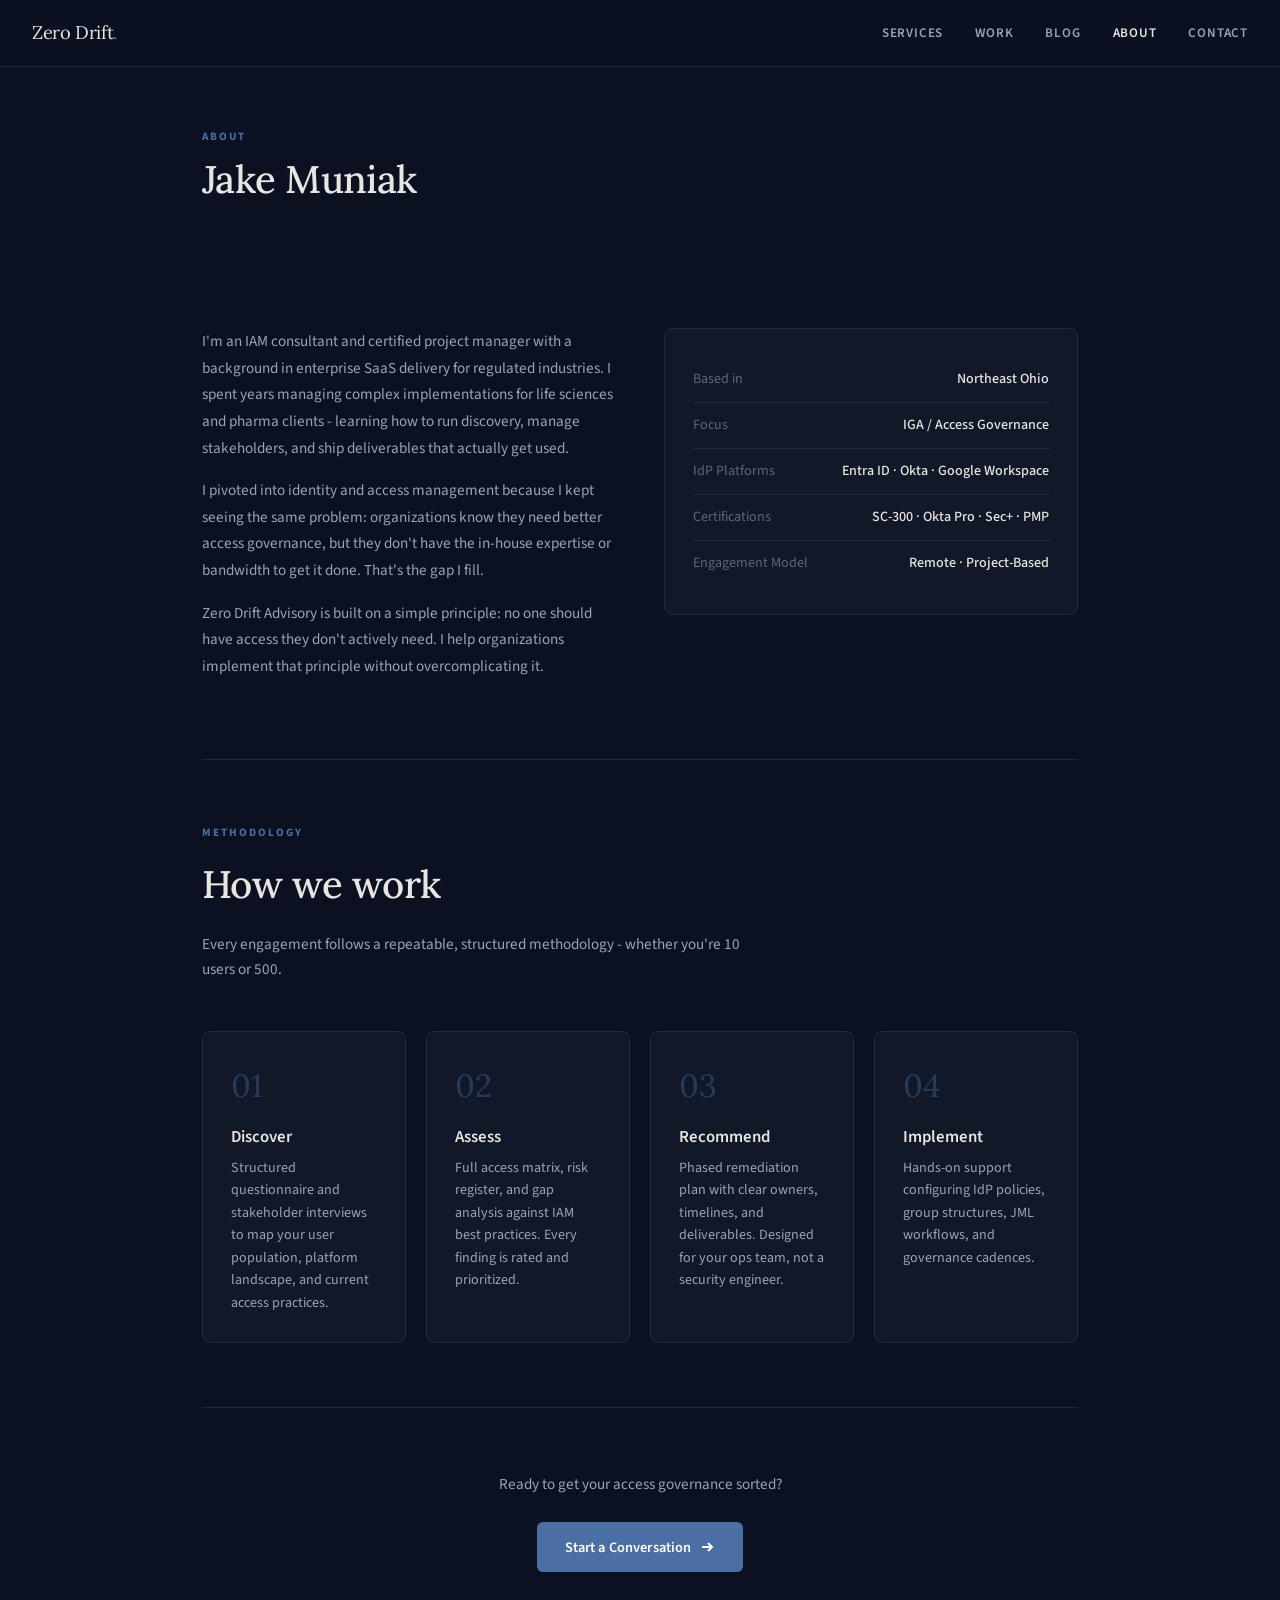
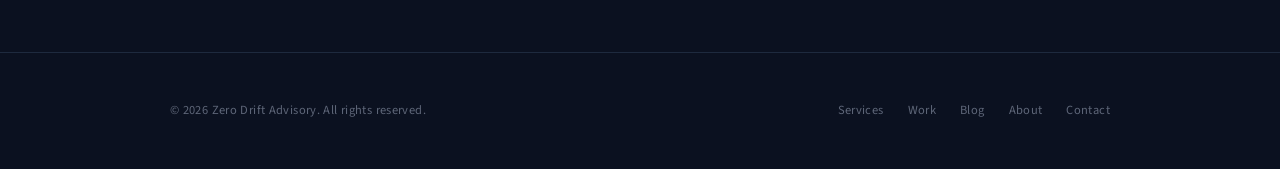
==== about.html @ 2d14dca2 "Add files via upload" ====
<!DOCTYPE html>
<html lang="en">
<head>
<meta charset="UTF-8">
<meta name="viewport" content="width=device-width, initial-scale=1.0">
<title>About Jake Muniak - IAM Consultant &amp; Project Manager | Zero Drift Advisory</title>
<meta name="description" content="Jake Muniak is a certified IAM consultant and PMP with experience in enterprise SaaS delivery for life sciences and pharma. Specializing in identity governance, access reviews, and IdP configuration.">
<meta name="keywords" content="Jake Muniak, IAM consultant, identity governance consultant, PMP certified, SC-300, Okta Professional, CompTIA Security+, access management expert, cybersecurity consultant">
<link rel="canonical" href="https://zerodriftadvisory.com/about.html">
<meta name="robots" content="index, follow">

<!-- Open Graph -->
<meta property="og:title" content="About Jake Muniak - IAM Consultant | Zero Drift Advisory">
<meta property="og:description" content="Certified IAM consultant and project manager specializing in identity governance for regulated industries.">
<meta property="og:type" content="profile">
<meta property="og:url" content="https://zerodriftadvisory.com/about.html">
<meta property="og:site_name" content="Zero Drift Advisory">

<!-- Schema.org -->
<script type="application/ld+json">
{
  "@context": "https://schema.org",
  "@type": "Person",
  "name": "Jake Muniak",
  "jobTitle": "IAM Consultant",
  "description": "Certified project manager and IAM consultant specializing in identity governance, access reviews, and IdP configuration for regulated industries.",
  "url": "https://zerodriftadvisory.com/about.html",
  "worksFor": {
    "@type": "ProfessionalService",
    "name": "Zero Drift Advisory",
    "url": "https://zerodriftadvisory.com"
  },
  "knowsAbout": ["Identity and Access Management", "Identity Governance", "Okta", "Microsoft Entra ID", "Google Workspace", "Project Management", "JML Lifecycle"],
  "hasCredential": [
    {"@type": "EducationalOccupationalCredential", "credentialCategory": "certification", "name": "SC-300 - Microsoft Identity and Access Administrator"},
    {"@type": "EducationalOccupationalCredential", "credentialCategory": "certification", "name": "Okta Certified Professional"},
    {"@type": "EducationalOccupationalCredential", "credentialCategory": "certification", "name": "CompTIA Security+"},
    {"@type": "EducationalOccupationalCredential", "credentialCategory": "certification", "name": "Project Management Professional (PMP)"}
  ]
}
</script>

<link rel="preconnect" href="https://fonts.googleapis.com">
<link rel="preconnect" href="https://fonts.gstatic.com" crossorigin>
<link href="https://fonts.googleapis.com/css2?family=Lora:ital,wght@0,400;0,500;0,600;1,400;1,500&family=Source+Sans+3:wght@400;500;600;700&display=swap" rel="stylesheet">
<link rel="stylesheet" href="styles.css">
</head>
<body>

<!-- NAV -->
<nav aria-label="Primary navigation">
  <a href="index.html" class="nav-logo">Zero Drift<span>.</span></a>
  <button class="nav-toggle" aria-label="Toggle navigation" aria-expanded="false">
    <span></span><span></span><span></span>
  </button>
  <div class="nav-links">
    <a href="services.html">Services</a>
    <a href="case-studies.html">Work</a>
    <a href="blog.html">Blog</a>
    <a href="about.html" class="active">About</a>
    <a href="contact.html">Contact</a>
  </div>
</nav>

<div class="page">
  <!-- HEADER -->
  <div class="page-header">
    <div class="section-label">About</div>
    <h1 class="section-title">Jake Muniak</h1>
  </div>

  <!-- BIO + DETAILS -->
  <div class="page-section">
    <div class="about-content">
      <div class="about-text">
        <p>I'm an IAM consultant and certified project manager with a background in enterprise SaaS delivery for regulated industries. I spent years managing complex implementations for life sciences and pharma clients - learning how to run discovery, manage stakeholders, and ship deliverables that actually get used.</p>
        <p>I pivoted into identity and access management because I kept seeing the same problem: organizations know they need better access governance, but they don't have the in-house expertise or bandwidth to get it done. That's the gap I fill.</p>
        <p>Zero Drift Advisory is built on a simple principle: no one should have access they don't actively need. I help organizations implement that principle without overcomplicating it.</p>
      </div>
      <div class="about-details">
        <div class="about-detail-row">
          <span class="label">Based in</span>
          <span class="value">Northeast Ohio</span>
        </div>
        <div class="about-detail-row">
          <span class="label">Focus</span>
          <span class="value">IGA / Access Governance</span>
        </div>
        <div class="about-detail-row">
          <span class="label">IdP Platforms</span>
          <span class="value">Entra ID · Okta · Google Workspace</span>
        </div>
        <div class="about-detail-row">
          <span class="label">Certifications</span>
          <span class="value">SC-300 · Okta Pro · Sec+ · PMP</span>
        </div>
        <div class="about-detail-row">
          <span class="label">Engagement Model</span>
          <span class="value">Remote · Project-Based</span>
        </div>
      </div>
    </div>
  </div>

  <!-- APPROACH -->
  <div class="page-section">
    <div class="section-label">Methodology</div>
    <h2 class="section-title">How we work</h2>
    <p class="section-desc">Every engagement follows a repeatable, structured methodology - whether you're 10 users or 500.</p>

    <div class="approach-steps">
      <div class="approach-step animate-in">
        <h3>Discover</h3>
        <p>Structured questionnaire and stakeholder interviews to map your user population, platform landscape, and current access practices.</p>
      </div>
      <div class="approach-step animate-in">
        <h3>Assess</h3>
        <p>Full access matrix, risk register, and gap analysis against IAM best practices. Every finding is rated and prioritized.</p>
      </div>
      <div class="approach-step animate-in">
        <h3>Recommend</h3>
        <p>Phased remediation plan with clear owners, timelines, and deliverables. Designed for your ops team, not a security engineer.</p>
      </div>
      <div class="approach-step animate-in">
        <h3>Implement</h3>
        <p>Hands-on support configuring IdP policies, group structures, JML workflows, and governance cadences.</p>
      </div>
    </div>
  </div>

  <!-- CTA -->
  <div class="page-section cta-section">
    <p>Ready to get your access governance sorted?</p>
    <a href="contact.html" class="btn-primary">
      Start a Conversation
      <svg viewBox="0 0 16 16" fill="none" stroke="currentColor" stroke-width="2"><path d="M3 8h10M9 4l4 4-4 4"/></svg>
    </a>
  </div>
</div>

<!-- FOOTER -->
<footer>
  <div class="footer-inner">
    <span>&copy; 2026 Zero Drift Advisory. All rights reserved.</span>
    <div class="footer-links">
      <a href="services.html">Services</a>
      <a href="case-studies.html">Work</a>
      <a href="blog.html">Blog</a>
      <a href="about.html">About</a>
      <a href="contact.html">Contact</a>
    </div>
  </div>
</footer>

<script src="main.js"></script>
</body>
</html>
---- styles.css ----
/* ═══════════════════════════════════════════════════════════════
   ZERO DRIFT ADVISORY - BASE STYLES
   
   Color Psychology:
   - Deep navy (#0B1120) = authority, stability, trust
   - Slate blue (#4A6FA5) = professionalism, reliability  
   - Warm white (#F0EDE6) = approachability, clarity
   - Muted gold (#C9A96E) = quality, expertise (used sparingly)
   
   Font Psychology:
   - Lora (serif heading) = credibility, tradition, authority
   - Source Sans 3 (body) = clarity, modernity, accessibility
   ═══════════════════════════════════════════════════════════════ */

:root {
  /* Background colors */
  --bg:              #0B1120;
  --bg-card:         #111827;
  --bg-card-hover:   #1A2337;
  --bg-surface:      #0E1526;

  /* Accent / brand colors */
  --accent:          #4A6FA5;
  --accent-dim:      rgba(74,111,165,0.12);
  --accent-glow:     rgba(74,111,165,0.25);
  --accent-warm:     #C9A96E;
  --accent-warm-dim: rgba(201,169,110,0.10);

  /* Text colors */
  --text:            #E8E6E1;
  --text-muted:      #9CA3B4;
  --text-dim:        #5E6678;

  /* Borders */
  --border:          #1E2A3E;
  --border-light:    #2A3650;

  /* Status colors */
  --success:         #5B9E7A;
  --warning:         #D4A94C;
  --danger:          #C06060;

  /* Fonts */
  --font-heading:    'Lora', serif;
  --font-body:       'Source Sans 3', sans-serif;

  /* Typography */
  --h1-size:         clamp(2.6rem, 5.5vw, 4rem);
  --h2-size:         clamp(1.7rem, 3.5vw, 2.4rem);
  --h3-size:         1.05rem;
  --h3-contact-size: 1.5rem;
  --body-size:       0.95rem;
  --body-large:      1.1rem;
  --body-small:      0.88rem;
  --nav-size:        0.82rem;
  --label-size:      0.7rem;
  --button-size:     0.9rem;
  --tag-size:        0.72rem;
  --logo-size:       1.15rem;
  --stat-size:       1.5rem;
  --case-org-size:   1.25rem;
  --step-number-size: 2rem;

  /* Layout */
  --max-width:       940px;
  --card-radius:     8px;
  --button-radius:   6px;
  --card-padding:    1.75rem;
}


/* ── RESET ── */
*, *::before, *::after { margin: 0; padding: 0; box-sizing: border-box; }
html { scroll-behavior: smooth; }

body {
  font-family: var(--font-body);
  background: var(--bg);
  color: var(--text);
  line-height: 1.6;
  font-size: var(--body-size);
  -webkit-font-smoothing: antialiased;
  -moz-osx-font-smoothing: grayscale;
}


/* ── HEADINGS ── */
h1 {
  font-family: var(--font-heading);
  font-size: var(--h1-size);
  line-height: 1.1;
  letter-spacing: -0.02em;
  font-weight: 500;
  color: var(--text);
}

h2, .section-title {
  font-family: var(--font-heading);
  font-size: var(--h2-size);
  letter-spacing: -0.015em;
  font-weight: 500;
  color: var(--text);
}

h3 {
  font-size: var(--h3-size);
  font-weight: 600;
  color: var(--text);
}

p {
  font-size: var(--body-size);
  color: var(--text-muted);
  line-height: 1.7;
}


/* ── LINKS ── */
a { color: var(--accent); text-decoration: none; transition: color 0.2s; }
a:hover { color: var(--text); }


/* ── ANIMATIONS ── */
@keyframes fadeUp {
  from { opacity: 0; transform: translateY(24px); }
  to   { opacity: 1; transform: translateY(0); }
}
.animate-in {
  opacity: 0;
  animation: fadeUp 0.6s ease-out forwards;
}
.animate-in:nth-child(1) { animation-delay: 0s; }
.animate-in:nth-child(2) { animation-delay: 0.08s; }
.animate-in:nth-child(3) { animation-delay: 0.16s; }
.animate-in:nth-child(4) { animation-delay: 0.24s; }
.animate-in:nth-child(5) { animation-delay: 0.32s; }
.animate-in:nth-child(6) { animation-delay: 0.4s; }
.animate-in:nth-child(7) { animation-delay: 0.48s; }
.animate-in:nth-child(8) { animation-delay: 0.56s; }
/* ═══════════════════════════════════════════════════════════════
   LAYOUT - Nav, Footer, Page Wrapper, Hero, Sections
   ═══════════════════════════════════════════════════════════════ */


/* ── BUTTONS ── */
.btn-primary {
  display: inline-flex;
  align-items: center;
  gap: 0.5rem;
  padding: 0.85rem 1.75rem;
  background: var(--accent);
  color: #fff;
  font-family: var(--font-body);
  font-weight: 600;
  font-size: var(--button-size);
  border: none;
  border-radius: var(--button-radius);
  text-decoration: none;
  cursor: pointer;
  transition: transform 0.15s, box-shadow 0.15s, background 0.2s;
  width: fit-content;
  letter-spacing: 0.01em;
}
.btn-primary:hover {
  transform: translateY(-1px);
  box-shadow: 0 8px 30px var(--accent-glow);
  color: #fff;
  background: #5680B8;
}
.btn-primary svg { width: 16px; height: 16px; }

.btn-secondary {
  display: inline-flex;
  align-items: center;
  gap: 0.5rem;
  padding: 0.75rem 1.5rem;
  background: transparent;
  color: var(--accent);
  font-family: var(--font-body);
  font-weight: 600;
  font-size: var(--body-small);
  border: 1px solid var(--accent);
  border-radius: var(--button-radius);
  text-decoration: none;
  cursor: pointer;
  transition: background 0.2s, color 0.2s;
}
.btn-secondary:hover {
  background: var(--accent-dim);
  color: var(--text);
}


/* ── NAV ── */
nav {
  position: fixed;
  top: 0; left: 0; right: 0;
  z-index: 100;
  padding: 1.15rem 2rem;
  background: rgba(11,17,32,0.88);
  backdrop-filter: blur(20px);
  -webkit-backdrop-filter: blur(20px);
  border-bottom: 1px solid var(--border);
  display: flex;
  justify-content: space-between;
  align-items: center;
}

.nav-logo {
  font-family: var(--font-heading);
  font-size: var(--logo-size);
  color: var(--text);
  letter-spacing: -0.02em;
  text-decoration: none;
}
.nav-logo span { color: var(--accent); }

.nav-links {
  display: flex;
  gap: 2rem;
  align-items: center;
}
.nav-links a {
  color: var(--text-muted);
  text-decoration: none;
  font-size: var(--nav-size);
  font-weight: 600;
  letter-spacing: 0.06em;
  text-transform: uppercase;
  transition: color 0.2s;
}
.nav-links a:hover,
.nav-links a.active { color: var(--text); }

/* Mobile nav toggle */
.nav-toggle {
  display: none;
  background: none;
  border: none;
  cursor: pointer;
  padding: 0.5rem;
  color: var(--text);
}
.nav-toggle span {
  display: block;
  width: 22px;
  height: 2px;
  background: var(--text);
  margin: 5px 0;
  transition: transform 0.3s, opacity 0.3s;
  border-radius: 2px;
}
.nav-toggle.open span:nth-child(1) { transform: rotate(45deg) translate(5px, 5px); }
.nav-toggle.open span:nth-child(2) { opacity: 0; }
.nav-toggle.open span:nth-child(3) { transform: rotate(-45deg) translate(5px, -5px); }


/* ── PAGE WRAPPER ── */
.page {
  max-width: var(--max-width);
  margin: 0 auto;
  padding: 0 2rem;
}


/* ── HERO ── */
.hero {
  min-height: 100vh;
  display: flex;
  flex-direction: column;
  justify-content: center;
  padding-top: 6rem;
  padding-bottom: 4rem;
  position: relative;
}
.hero::before {
  content: '';
  position: absolute;
  top: 10%;
  left: -15%;
  width: 500px;
  height: 500px;
  background: radial-gradient(circle, rgba(74,111,165,0.06) 0%, transparent 70%);
  pointer-events: none;
}
.hero-tag {
  font-size: var(--label-size);
  font-weight: 700;
  letter-spacing: 0.15em;
  text-transform: uppercase;
  color: var(--accent);
  margin-bottom: 1.5rem;
  display: flex;
  align-items: center;
  gap: 0.75rem;
}
.hero-tag::before {
  content: '';
  width: 32px;
  height: 1px;
  background: var(--accent);
}
.hero h1 { margin-bottom: 1.5rem; }
.hero h1 em {
  font-style: italic;
  color: var(--accent);
}
.hero-sub {
  font-size: var(--body-large);
  color: var(--text-muted);
  max-width: 560px;
  line-height: 1.7;
  margin-bottom: 2.5rem;
}
.hero-certs {
  display: flex;
  flex-wrap: wrap;
  gap: 0.6rem;
  margin-bottom: 2rem;
}
.cert-badge {
  font-size: var(--label-size);
  font-weight: 700;
  letter-spacing: 0.08em;
  padding: 0.4rem 0.85rem;
  border: 1px solid var(--border);
  border-radius: 4px;
  color: var(--text-muted);
  background: var(--bg-card);
}

.hero-tag,
.hero h1,
.hero-sub,
.hero-certs,
.hero .btn-primary {
  animation: fadeUp 0.6s ease-out both;
}
.hero h1      { animation-delay: 0.1s; }
.hero-sub     { animation-delay: 0.2s; }
.hero-certs   { animation-delay: 0.3s; }
.hero .btn-primary { animation-delay: 0.4s; }


/* ── SECTIONS (used on inner pages) ── */
.page-header {
  padding-top: 8rem;
  padding-bottom: 3rem;
}
.section-label {
  font-size: var(--label-size);
  font-weight: 700;
  letter-spacing: 0.18em;
  text-transform: uppercase;
  color: var(--accent);
  margin-bottom: 0.75rem;
}
.section-title { margin-bottom: 1rem; }
.section-desc {
  color: var(--text-muted);
  max-width: 560px;
  margin-bottom: 3rem;
  line-height: 1.7;
}

.page-section {
  padding: 4rem 0;
}
.page-section + .page-section {
  border-top: 1px solid var(--border);
}


/* ── DIVIDER ── */
.divider {
  max-width: var(--max-width);
  margin: 0 auto;
  height: 1px;
  background: var(--border);
}


/* ── FOOTER ── */
footer {
  text-align: center;
  padding: 3rem 2rem;
  border-top: 1px solid var(--border);
  color: var(--text-dim);
  font-size: 0.78rem;
  letter-spacing: 0.03em;
}
footer .footer-inner {
  max-width: var(--max-width);
  margin: 0 auto;
  display: flex;
  justify-content: space-between;
  align-items: center;
}
footer .footer-links {
  display: flex;
  gap: 1.5rem;
}
footer .footer-links a {
  color: var(--text-dim);
  font-size: 0.78rem;
  text-decoration: none;
  transition: color 0.2s;
}
footer .footer-links a:hover { color: var(--text-muted); }
/* ═══════════════════════════════════════════════════════════════
   COMPONENTS - Services, Cases, Approach, About, Contact, Blog
   ═══════════════════════════════════════════════════════════════ */


/* ── SERVICES GRID ── */
.services-grid {
  display: grid;
  grid-template-columns: repeat(2, 1fr);
  gap: 1.25rem;
}
.service-card {
  background: var(--bg-card);
  border: 1px solid var(--border);
  border-radius: var(--card-radius);
  padding: var(--card-padding);
  transition: border-color 0.25s, background 0.25s, transform 0.2s;
}
.service-card:hover {
  border-color: var(--accent);
  background: var(--bg-card-hover);
  transform: translateY(-2px);
}
.service-icon {
  width: 40px;
  height: 40px;
  background: var(--accent-dim);
  border-radius: var(--card-radius);
  display: flex;
  align-items: center;
  justify-content: center;
  margin-bottom: 1rem;
  color: var(--accent);
  font-size: 1.1rem;
}
.service-card h3 { margin-bottom: 0.5rem; }
.service-card p {
  font-size: var(--body-small);
  line-height: 1.65;
}


/* ── CASE STUDIES GRID ── */
.cases-grid {
  display: grid;
  grid-template-columns: repeat(2, 1fr);
  gap: 1.5rem;
}
.case-card {
  background: var(--bg-card);
  border: 1px solid var(--border);
  border-radius: var(--card-radius);
  overflow: hidden;
  transition: border-color 0.25s, transform 0.25s;
  text-decoration: none;
  color: inherit;
  display: flex;
  flex-direction: column;
}
.case-card:hover {
  border-color: var(--accent);
  transform: translateY(-3px);
  color: inherit;
}
.case-card-image {
  width: 100%;
  height: 200px;
  background: var(--bg-surface);
  display: flex;
  align-items: center;
  justify-content: center;
  border-bottom: 1px solid var(--border);
  overflow: hidden;
}
.case-card-image img {
  width: 300px;
  height: 200px;
  object-fit: contain;
  opacity: 0.7;
}
.case-card-image .placeholder-logo {
  width: 120px;
  height: 120px;
  border-radius: 12px;
  background: linear-gradient(135deg, var(--accent-dim) 0%, rgba(74,111,165,0.06) 100%);
  border: 1px solid var(--border-light);
  display: flex;
  align-items: center;
  justify-content: center;
  color: var(--text-dim);
  font-size: var(--label-size);
  font-weight: 600;
  letter-spacing: 0.08em;
  text-transform: uppercase;
}
.case-card-body {
  padding: 1.5rem;
  flex: 1;
  display: flex;
  flex-direction: column;
}
.case-card-type {
  font-size: var(--label-size);
  font-weight: 700;
  letter-spacing: 0.1em;
  text-transform: uppercase;
  color: var(--accent);
  margin-bottom: 0.5rem;
}
.case-card-org {
  font-family: var(--font-heading);
  font-size: var(--case-org-size);
  letter-spacing: -0.01em;
  margin-bottom: 0.6rem;
  color: var(--text);
  font-weight: 500;
}
.case-card-desc {
  color: var(--text-muted);
  font-size: var(--body-small);
  line-height: 1.6;
  margin-bottom: 1rem;
  flex: 1;
}
.case-card-stats {
  display: flex;
  flex-wrap: wrap;
  gap: 1.25rem;
  padding-top: 1rem;
  border-top: 1px solid var(--border);
}
.case-stat-value {
  font-size: 1.15rem;
  font-weight: 700;
  color: var(--text);
  line-height: 1;
}
.case-stat-label {
  font-size: var(--tag-size);
  color: var(--text-dim);
  text-transform: uppercase;
  letter-spacing: 0.06em;
  margin-top: 0.2rem;
}
.case-card-tags {
  display: flex;
  flex-wrap: wrap;
  gap: 0.35rem;
  margin-top: 0.75rem;
}
.deliverable-tag {
  font-size: var(--tag-size);
  font-weight: 500;
  padding: 0.25rem 0.55rem;
  background: rgba(91,158,122,0.08);
  color: var(--success);
  border-radius: 4px;
  letter-spacing: 0.02em;
}

/* In-progress card */
.case-card.in-progress {
  border-style: dashed;
  opacity: 0.55;
}
.case-card.in-progress:hover {
  transform: none;
  border-color: var(--border);
}


/* ── APPROACH STEPS ── */
.approach-steps {
  display: grid;
  grid-template-columns: repeat(4, 1fr);
  gap: 1.25rem;
  counter-reset: step;
}
.approach-step {
  position: relative;
  padding: var(--card-padding);
  background: var(--bg-card);
  border: 1px solid var(--border);
  border-radius: var(--card-radius);
  counter-increment: step;
  transition: border-color 0.25s;
}
.approach-step:hover { border-color: var(--accent); }
.approach-step::before {
  content: counter(step, decimal-leading-zero);
  font-family: var(--font-heading);
  font-size: var(--step-number-size);
  color: var(--accent);
  opacity: 0.4;
  display: block;
  margin-bottom: 0.75rem;
}
.approach-step h3 {
  font-size: var(--h3-size);
  margin-bottom: 0.4rem;
}
.approach-step p {
  font-size: var(--body-small);
  line-height: 1.6;
}


/* ── ABOUT ── */
.about-content {
  display: grid;
  grid-template-columns: 1fr 1fr;
  gap: 3rem;
  align-items: start;
}
.about-text p {
  line-height: 1.75;
  margin-bottom: 1rem;
}
.about-details {
  background: var(--bg-card);
  border: 1px solid var(--border);
  border-radius: var(--card-radius);
  padding: var(--card-padding);
}
.about-detail-row {
  display: flex;
  justify-content: space-between;
  padding: 0.7rem 0;
  border-bottom: 1px solid var(--border);
  font-size: var(--body-small);
}
.about-detail-row:last-child { border-bottom: none; }
.about-detail-row .label { color: var(--text-dim); }
.about-detail-row .value { color: var(--text); font-weight: 500; }


/* ── CONTACT ── */
.contact-box {
  background: var(--bg-card);
  border: 1px solid var(--border);
  border-radius: var(--card-radius);
  padding: 3rem;
  text-align: center;
  max-width: 560px;
  margin: 0 auto;
}
.contact-box h3 {
  font-family: var(--font-heading);
  font-size: var(--h3-contact-size);
  margin-bottom: 0.75rem;
  font-weight: 500;
}
.contact-box p {
  margin-bottom: 1.5rem;
  font-size: var(--body-small);
}

/* ── CTA SECTIONS ── */
.cta-section {
  text-align: center;
  padding-bottom: 5rem;
}
.cta-section p {
  color: var(--text-muted);
  margin-bottom: 1.5rem;
}
.cta-section-tall {
  padding-bottom: 6rem;
}


/* ── BLOG ── */
.blog-grid {
  display: grid;
  grid-template-columns: 1fr;
  gap: 1.5rem;
}
.blog-card {
  background: var(--bg-card);
  border: 1px solid var(--border);
  border-radius: var(--card-radius);
  padding: var(--card-padding);
  transition: border-color 0.25s, background 0.25s, transform 0.2s;
  text-decoration: none;
  color: inherit;
  display: block;
}
.blog-card:hover {
  border-color: var(--accent);
  background: var(--bg-card-hover);
  transform: translateY(-2px);
  color: inherit;
}
.blog-card-meta {
  display: flex;
  align-items: center;
  gap: 1rem;
  margin-bottom: 0.75rem;
}
.blog-card-date {
  font-size: var(--label-size);
  font-weight: 600;
  letter-spacing: 0.06em;
  text-transform: uppercase;
  color: var(--text-dim);
}
.blog-card-category {
  font-size: var(--tag-size);
  font-weight: 600;
  padding: 0.2rem 0.5rem;
  background: var(--accent-dim);
  color: var(--accent);
  border-radius: 3px;
  letter-spacing: 0.04em;
  text-transform: uppercase;
}
.blog-card h3 {
  font-family: var(--font-heading);
  font-size: 1.2rem;
  font-weight: 500;
  margin-bottom: 0.5rem;
  color: var(--text);
  line-height: 1.35;
}
.blog-card p {
  font-size: var(--body-small);
  line-height: 1.65;
  color: var(--text-muted);
}
.blog-card-tags {
  display: flex;
  flex-wrap: wrap;
  gap: 0.35rem;
  margin-top: 0.75rem;
}
.blog-tag {
  font-size: var(--tag-size);
  font-weight: 500;
  padding: 0.2rem 0.5rem;
  border: 1px solid var(--border);
  border-radius: 3px;
  color: var(--text-dim);
  letter-spacing: 0.02em;
}
.blog-card-read {
  display: inline-flex;
  align-items: center;
  gap: 0.35rem;
  margin-top: 1rem;
  font-size: var(--body-small);
  font-weight: 600;
  color: var(--accent);
}
.blog-card-read svg { width: 14px; height: 14px; }

/* Blog featured card variant */
.blog-card.featured {
  border-color: var(--border-light);
  position: relative;
}
.blog-card.featured::before {
  content: 'FEATURED';
  position: absolute;
  top: var(--card-padding);
  right: var(--card-padding);
  font-size: var(--tag-size);
  font-weight: 700;
  letter-spacing: 0.1em;
  color: var(--accent-warm);
  background: var(--accent-warm-dim);
  padding: 0.2rem 0.55rem;
  border-radius: 3px;
}
/* ═══════════════════════════════════════════════════════════════
   RESPONSIVE BREAKPOINTS
   
   Targets:
   - 1200px+ : Desktop (default)
   - 769-1200px : Tablet landscape / small desktop
   - 481-768px : Tablet portrait
   - 320-480px : Mobile
   
   Coverage: ~98% of devices per StatCounter data
   ═══════════════════════════════════════════════════════════════ */

/* Tablet landscape / small desktop */
@media (max-width: 1024px) {
  .approach-steps {
    grid-template-columns: repeat(2, 1fr);
  }
}

/* Tablet portrait */
@media (max-width: 768px) {
  nav {
    padding: 1rem 1.25rem;
  }
  .nav-links {
    display: none;
    position: fixed;
    top: 0;
    left: 0;
    right: 0;
    bottom: 0;
    background: rgba(11,17,32,0.97);
    backdrop-filter: blur(24px);
    -webkit-backdrop-filter: blur(24px);
    flex-direction: column;
    justify-content: center;
    align-items: center;
    gap: 2rem;
    z-index: 99;
  }
  .nav-links.open { display: flex; }
  .nav-links a {
    font-size: 1.1rem;
    letter-spacing: 0.1em;
  }
  .nav-toggle { display: block; z-index: 101; }

  .hero { padding-top: 5rem; min-height: auto; padding-bottom: 3rem; }
  .page-header { padding-top: 6rem; padding-bottom: 2rem; }
  .page { padding: 0 1.25rem; }

  .services-grid { grid-template-columns: 1fr; }
  .cases-grid { grid-template-columns: 1fr; }
  .approach-steps { grid-template-columns: 1fr; }
  .about-content { grid-template-columns: 1fr; gap: 1.5rem; }

  .contact-box { padding: 2rem 1.5rem; }

  footer .footer-inner {
    flex-direction: column;
    gap: 1rem;
  }
}

/* Mobile */
@media (max-width: 480px) {
  :root {
    --h1-size: 2.2rem;
    --h2-size: 1.6rem;
    --card-padding: 1.25rem;
  }

  nav { padding: 0.85rem 1rem; }
  .hero { padding-top: 4.5rem; }
  .page-header { padding-top: 5rem; }
  .page { padding: 0 1rem; }

  .hero-certs { gap: 0.4rem; }
  .cert-badge { font-size: 0.62rem; padding: 0.3rem 0.6rem; }

  .case-card-image { height: 160px; }
  .case-card-body { padding: 1.25rem; }

  .page-section { padding: 3rem 0; }
}

/* Small mobile (iPhone SE, Galaxy S series) */
@media (max-width: 360px) {
  :root {
    --h1-size: 1.9rem;
    --h2-size: 1.45rem;
  }
  .page { padding: 0 0.85rem; }
  .btn-primary { padding: 0.75rem 1.25rem; font-size: 0.85rem; }
}

/* Landscape phone */
@media (max-height: 500px) and (orientation: landscape) {
  .hero { min-height: auto; padding-top: 5rem; padding-bottom: 2rem; }
}

/* High-DPI / retina - ensure crisp borders */
@media (-webkit-min-device-pixel-ratio: 2), (min-resolution: 192dpi) {
  .service-card,
  .case-card,
  .approach-step,
  .about-details,
  .contact-box,
  .blog-card {
    border-width: 0.5px;
  }
}

/* Prefers reduced motion */
@media (prefers-reduced-motion: reduce) {
  *, *::before, *::after {
    animation-duration: 0.01ms !important;
    transition-duration: 0.01ms !important;
  }
}
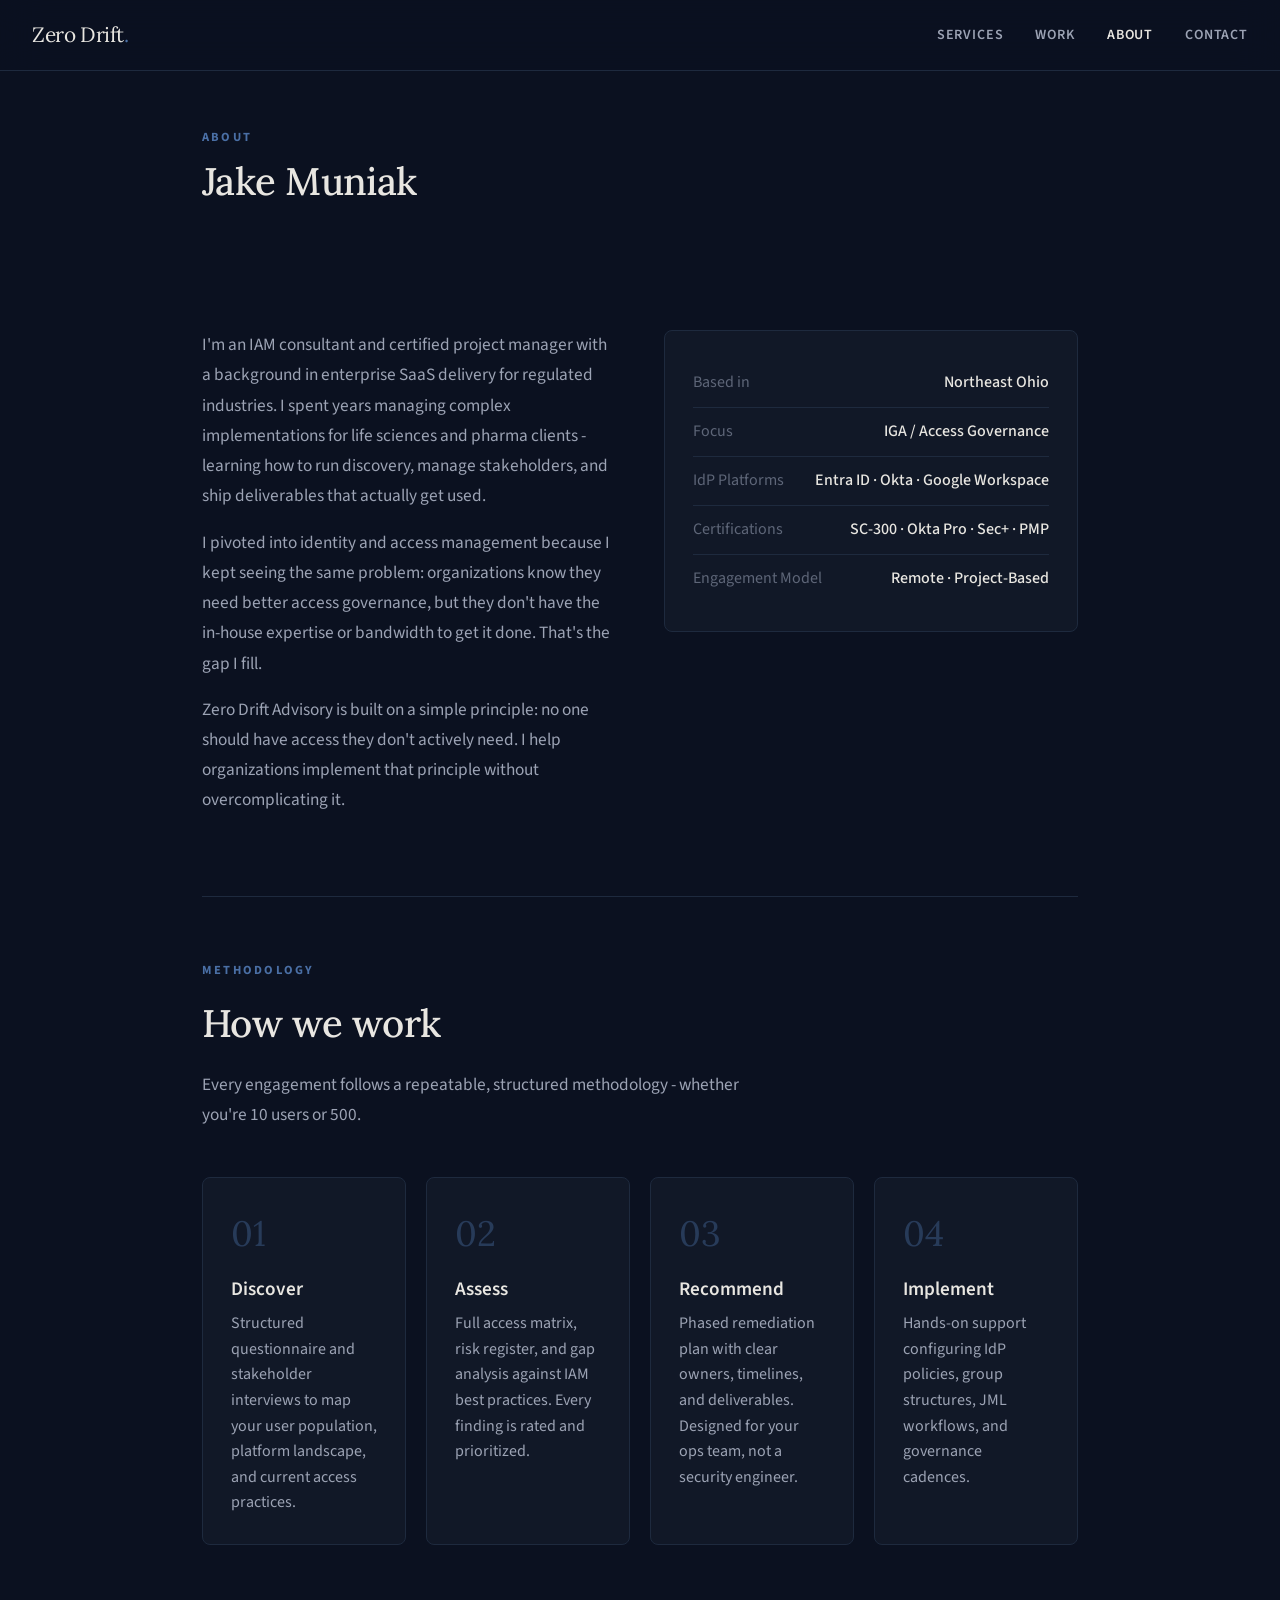
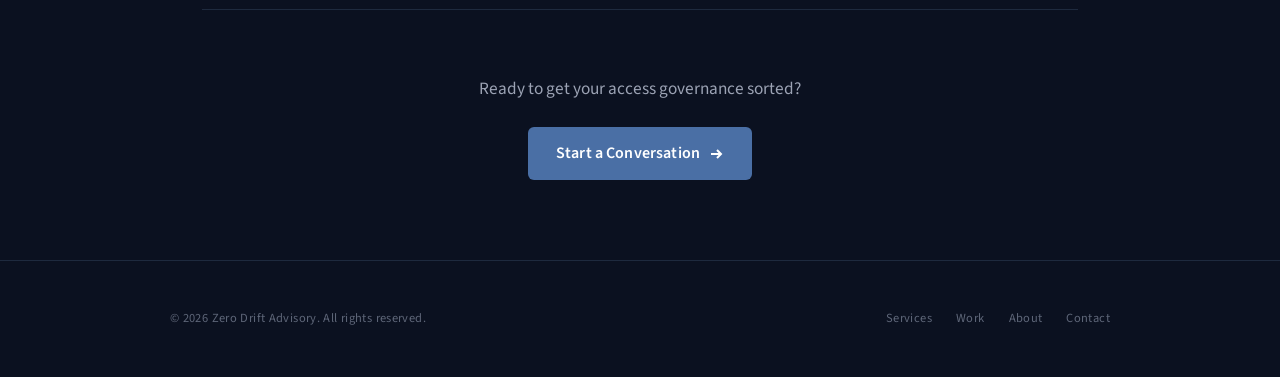
==== commit edd1c1e0: "Update about.html" ====
--- a/about.html
+++ b/about.html
@@ -56,7 +56,6 @@
   <div class="nav-links">
     <a href="services.html">Services</a>
     <a href="case-studies.html">Work</a>
-    <a href="blog.html">Blog</a>
     <a href="about.html" class="active">About</a>
     <a href="contact.html">Contact</a>
   </div>
@@ -145,7 +144,6 @@
     <div class="footer-links">
       <a href="services.html">Services</a>
       <a href="case-studies.html">Work</a>
-      <a href="blog.html">Blog</a>
       <a href="about.html">About</a>
       <a href="contact.html">Contact</a>
     </div>
--- a/styles.css
+++ b/styles.css
@@ -1,15 +1,15 @@
 /* ═══════════════════════════════════════════════════════════════
    ZERO DRIFT ADVISORY - BASE STYLES
    
-   Color Psychology:
-   - Deep navy (#0B1120) = authority, stability, trust
-   - Slate blue (#4A6FA5) = professionalism, reliability  
-   - Warm white (#F0EDE6) = approachability, clarity
-   - Muted gold (#C9A96E) = quality, expertise (used sparingly)
+   Palette:
+   - Deep navy (#0B1120) - base background
+   - Slate blue (#4A6FA5) - primary accent
+   - Warm white (#F0EDE6) - text
+   - Muted gold (#C9A96E) - reserved accent
    
-   Font Psychology:
-   - Lora (serif heading) = credibility, tradition, authority
-   - Source Sans 3 (body) = clarity, modernity, accessibility
+   Fonts:
+   - Lora (serif) - headings
+   - Source Sans 3 (sans) - body
    ═══════════════════════════════════════════════════════════════ */
 
 :root {
@@ -47,19 +47,19 @@
   /* Typography */
   --h1-size:         clamp(2.6rem, 5.5vw, 4rem);
   --h2-size:         clamp(1.7rem, 3.5vw, 2.4rem);
-  --h3-size:         1.05rem;
-  --h3-contact-size: 1.5rem;
-  --body-size:       0.95rem;
-  --body-large:      1.1rem;
-  --body-small:      0.88rem;
-  --nav-size:        0.82rem;
-  --label-size:      0.7rem;
-  --button-size:     0.9rem;
-  --tag-size:        0.72rem;
-  --logo-size:       1.15rem;
-  --stat-size:       1.5rem;
-  --case-org-size:   1.25rem;
-  --step-number-size: 2rem;
+  --h3-size:         1.2rem;
+  --h3-contact-size: 1.7rem;
+  --body-size:       1.08rem;
+  --body-large:      1.25rem;
+  --body-small:      1rem;
+  --nav-size:        0.88rem;
+  --label-size:      0.78rem;
+  --button-size:     1rem;
+  --tag-size:        0.8rem;
+  --logo-size:       1.3rem;
+  --stat-size:       1.65rem;
+  --case-org-size:   1.4rem;
+  --step-number-size: 2.2rem;
 
   /* Layout */
   --max-width:       940px;
@@ -300,6 +300,12 @@
   height: 1px;
   background: var(--accent);
 }
+.hero-tag::after {
+  content: '';
+  width: 32px;
+  height: 1px;
+  background: var(--accent);
+}
 .hero h1 { margin-bottom: 1.5rem; }
 .hero h1 em {
   font-style: italic;
@@ -482,10 +488,10 @@
   overflow: hidden;
 }
 .case-card-image img {
-  width: 300px;
-  height: 200px;
-  object-fit: contain;
-  opacity: 0.7;
+  width: 100%;
+  height: 100%;
+  object-fit: cover;
+  opacity: 1;
 }
 .case-card-image .placeholder-logo {
   width: 120px;
@@ -803,28 +809,26 @@
 @media (max-width: 768px) {
   nav {
     padding: 1rem 1.25rem;
+    position: sticky;
+    flex-wrap: wrap;
   }
   .nav-links {
     display: none;
-    position: fixed;
-    top: 0;
-    left: 0;
-    right: 0;
-    bottom: 0;
-    background: rgba(11,17,32,0.97);
-    backdrop-filter: blur(24px);
-    -webkit-backdrop-filter: blur(24px);
+    flex-basis: 100%;
     flex-direction: column;
-    justify-content: center;
-    align-items: center;
-    gap: 2rem;
-    z-index: 99;
+    gap: 0;
+    padding: 0.75rem 0 0.25rem;
+    border-top: 1px solid var(--border);
+    margin-top: 0.75rem;
   }
   .nav-links.open { display: flex; }
   .nav-links a {
-    font-size: 1.1rem;
-    letter-spacing: 0.1em;
+    font-size: 0.9rem;
+    letter-spacing: 0.08em;
+    padding: 0.65rem 0;
+    border-bottom: 1px solid var(--border);
   }
+  .nav-links a:last-child { border-bottom: none; }
   .nav-toggle { display: block; z-index: 101; }
 
   .hero { padding-top: 5rem; min-height: auto; padding-bottom: 3rem; }
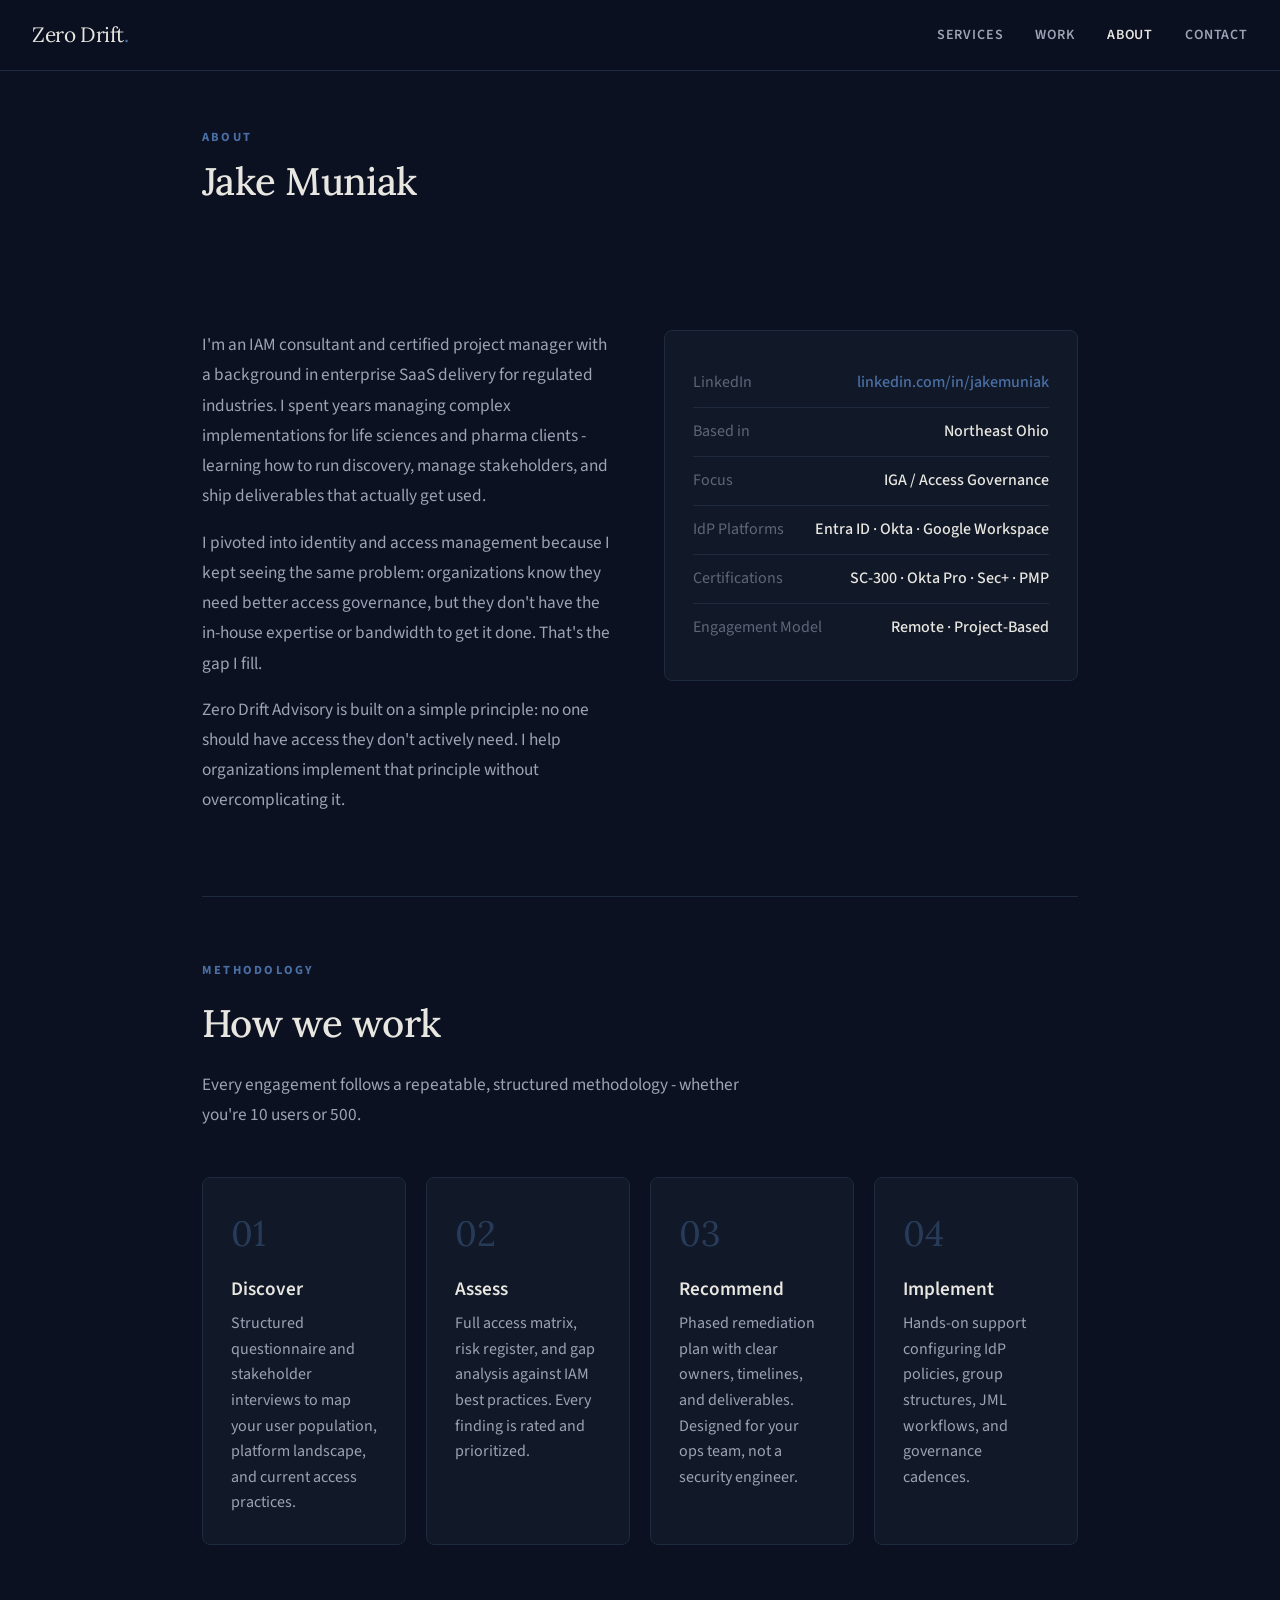
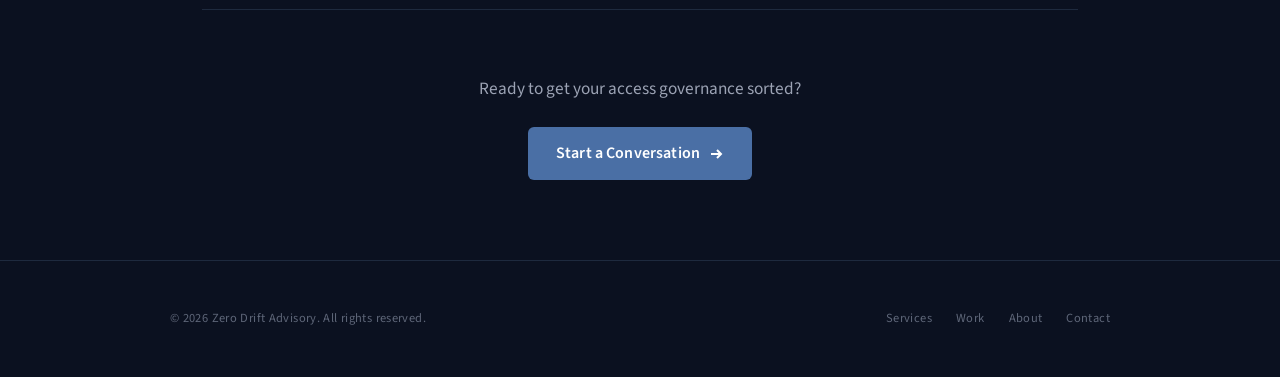
==== commit 63c78183: "Update about.html" ====
--- a/about.html
+++ b/about.html
@@ -78,6 +78,10 @@
       </div>
       <div class="about-details">
         <div class="about-detail-row">
+          <span class="label">LinkedIn</span>
+          <span class="value"><a href="https://www.linkedin.com/in/jakemuniak/">linkedin.com/in/jakemuniak</a></span>
+        </div>
+        <div class="about-detail-row">
           <span class="label">Based in</span>
           <span class="value">Northeast Ohio</span>
         </div>
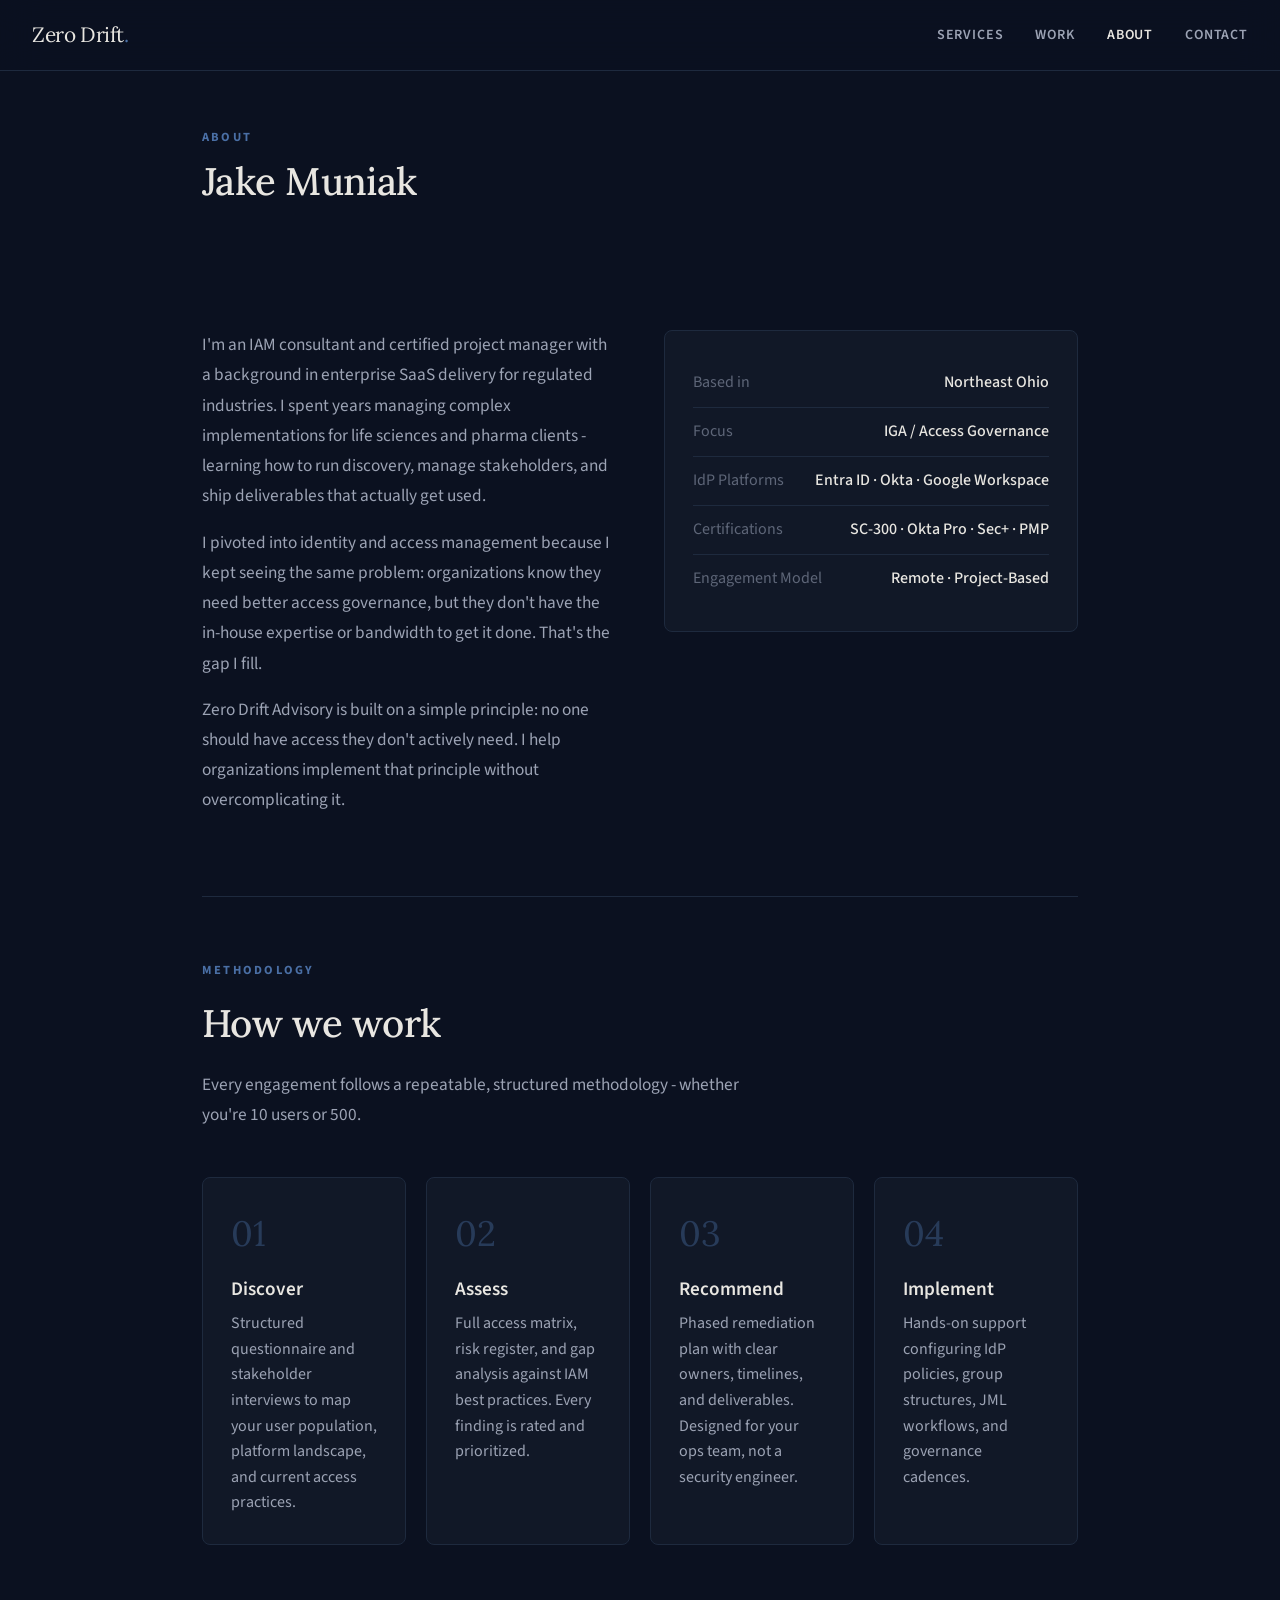
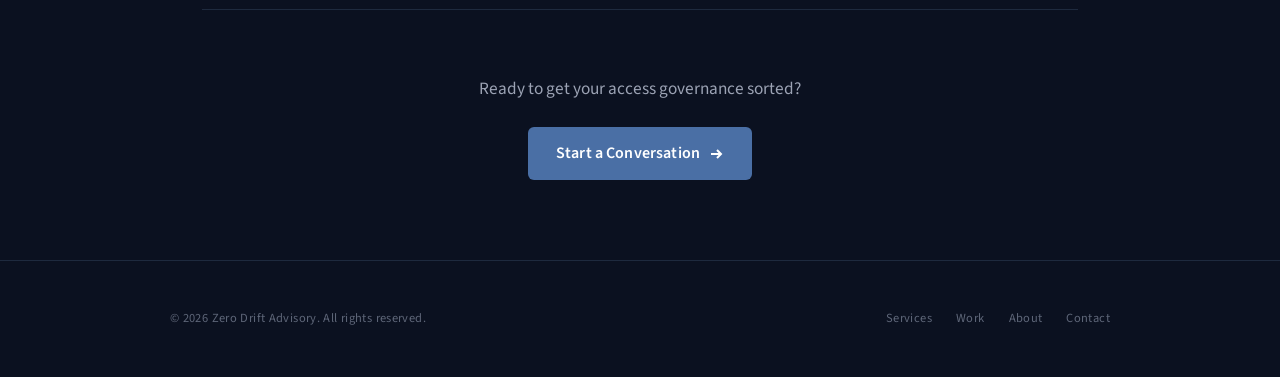
==== commit aa026fa6: "Update about.html" ====
--- a/about.html
+++ b/about.html
@@ -78,10 +78,6 @@
       </div>
       <div class="about-details">
         <div class="about-detail-row">
-          <span class="label">LinkedIn</span>
-          <span class="value"><a href="https://www.linkedin.com/in/jakemuniak/">linkedin.com/in/jakemuniak</a></span>
-        </div>
-        <div class="about-detail-row">
           <span class="label">Based in</span>
           <span class="value">Northeast Ohio</span>
         </div>
@@ -155,5 +151,6 @@
 </footer>
 
 <script src="main.js"></script>
+<script defer src='https://static.cloudflareinsights.com/beacon.min.js' data-cf-beacon='{"token": "ba2ddd10291c403c91e415c3f18c4c99"}'></script>
 </body>
 </html>
